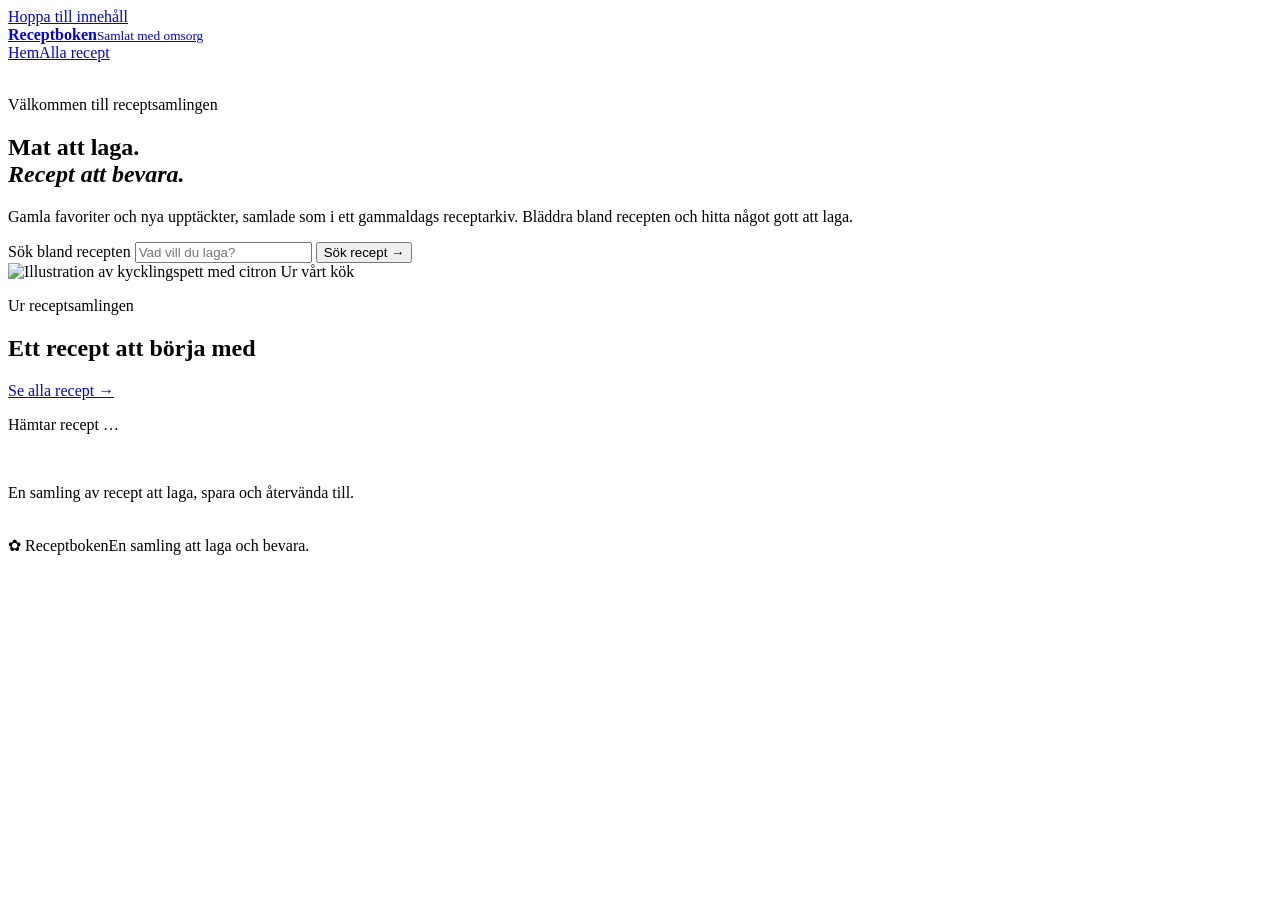
==== index.html @ 06166895 "Skapa startsidan för Receptboken" ====
<!doctype html>
<html lang="sv">
<head>
  <meta charset="utf-8">
  <meta name="viewport" content="width=device-width, initial-scale=1">
  <meta name="theme-color" content="#345047">
  <meta name="description" content="En gammaldags receptsamling med skånsk allmogekänsla. Bläddra, sök och hitta något gott att laga.">
  <title>Receptboken – Samlat med omsorg</title>
  <link rel="stylesheet" href="styles.css">
  <script src="app.js" defer></script>
</head>
<body data-page="hem">
  <a class="skip-link" href="#innehall">Hoppa till innehåll</a>
  <header class="site-header">
    <div class="header-inner container">
      <a class="brand" href="index.html" aria-label="Receptboken – startsida"><img src="assets/blomma.svg" alt="" aria-hidden="true"><span><strong>Receptboken</strong><small>Samlat med omsorg</small></span><img src="assets/blomma.svg" alt="" aria-hidden="true"></a>
      <nav class="main-nav" aria-label="Huvudmeny"><a href="index.html" aria-current="page">Hem</a><a href="arkiv.html">Alla recept</a></nav>
    </div>
  </header>
  <main id="innehall" class="container home-main">
    <section class="hero paper-card" aria-labelledby="hero-title">
      <div class="hero-copy">
        <div class="flourish"><img src="assets/blomma.svg" alt=""></div>
        <p class="eyebrow">Välkommen till receptsamlingen</p>
        <h1 id="hero-title">Mat att laga.<br><em>Recept att bevara.</em></h1>
        <p>Gamla favoriter och nya upptäckter, samlade som i ett gammaldags receptarkiv. Bläddra bland recepten och hitta något gott att laga.</p>
        <form action="arkiv.html" method="get" class="home-search" role="search">
          <label class="sr-only" for="home-search">Sök bland recepten</label>
          <input type="search" id="home-search" name="q" placeholder="Vad vill du laga?" autocomplete="off">
          <button type="submit">Sök recept <span aria-hidden="true">→</span></button>
        </form>
      </div>
      <div class="hero-art" aria-label="Dekorativ illustration av kycklingspett och citron" role="img">
        <img src="assets/grillspett-illustration.svg" alt="Illustration av kycklingspett med citron">
        <span>Ur vårt kök</span>
      </div>
    </section>
    <section class="home-feature" aria-labelledby="feature-title">
      <div class="section-top"><div><p class="eyebrow">Ur receptsamlingen</p><h2 id="feature-title">Ett recept att börja med</h2></div><a class="text-link" href="arkiv.html">Se alla recept <span aria-hidden="true">→</span></a></div>
      <div id="featured-recipe" class="recipe-grid" aria-live="polite"><p class="muted">Hämtar recept …</p></div>
    </section>
    <section class="note-strip" aria-label="Om receptarkivet"><img src="assets/blomma.svg" alt=""><p>En samling av recept att laga, spara och återvända till.</p><img src="assets/blomma.svg" alt=""></section>
  </main>
  <footer class="site-footer"><div class="container footer-inner"><span>✿ Receptboken</span><span>En samling att laga och bevara.</span></div></footer>
</body>
</html>
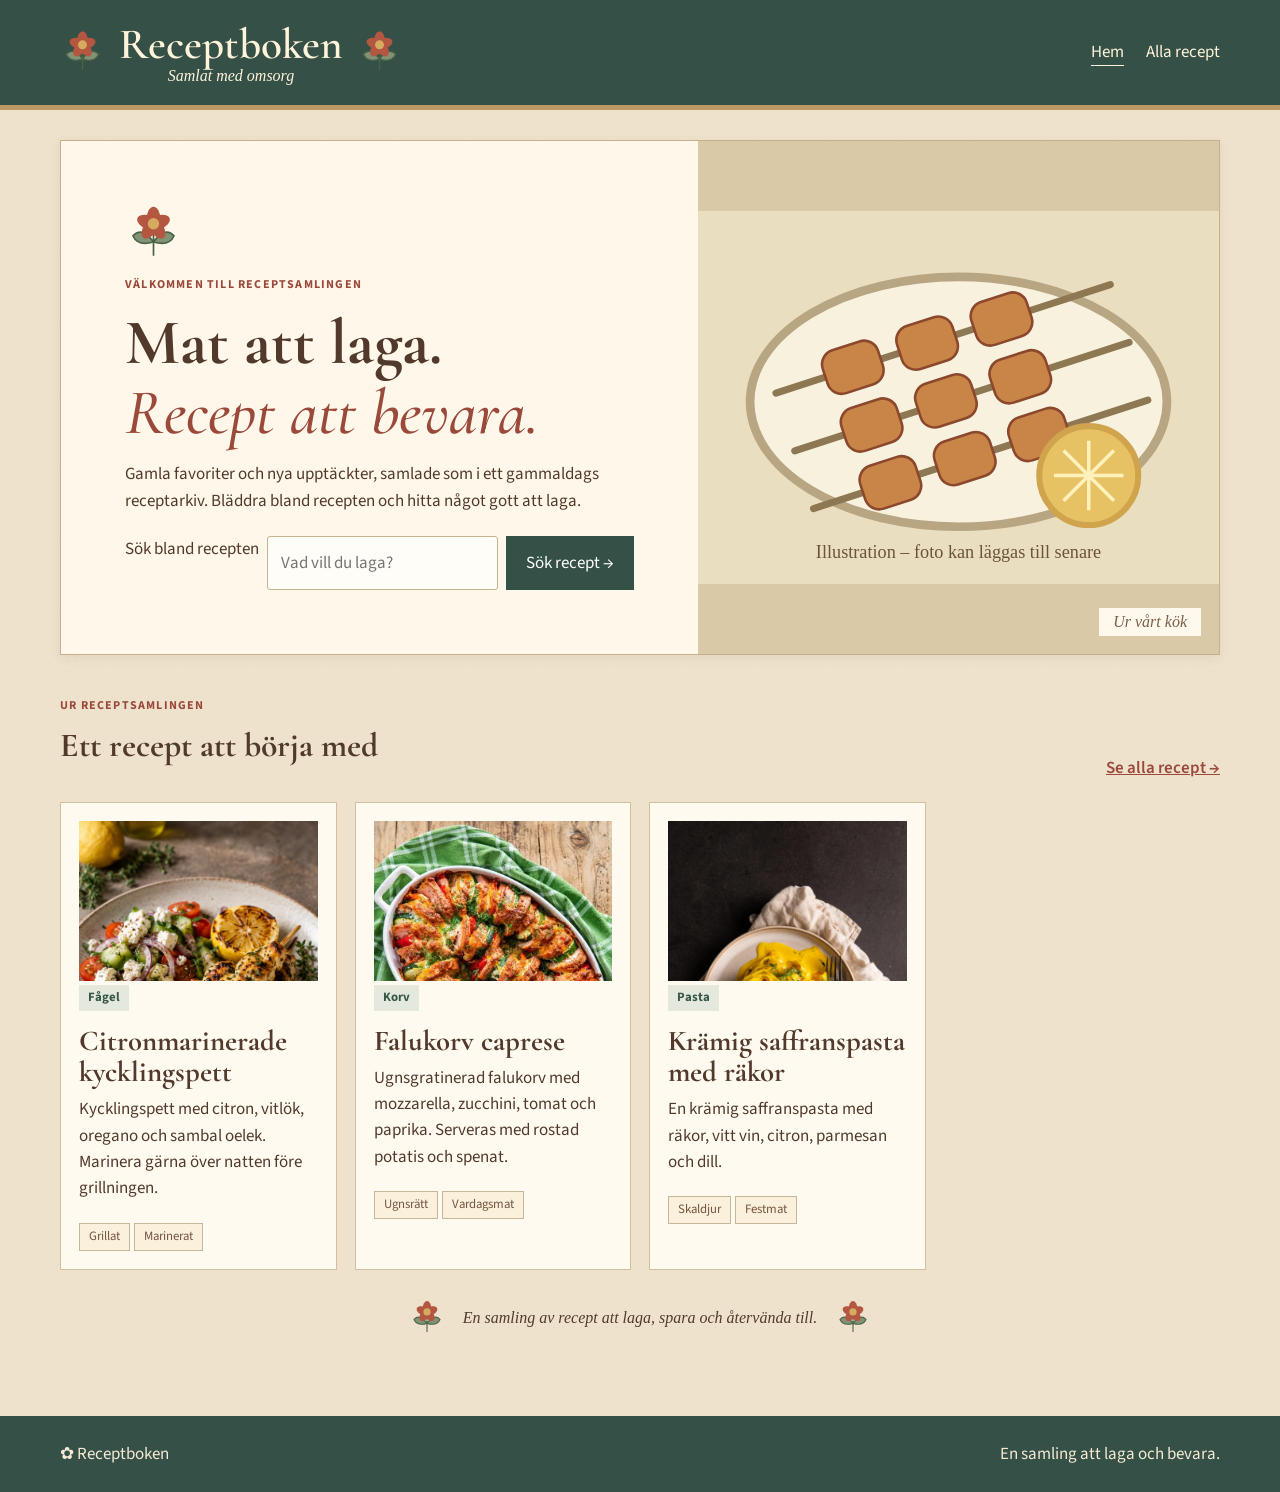
==== commit fc590083: "Visa bildens mitt på receptkort och uppdatera filcache" ====
--- a/index.html
+++ b/index.html
@@ -6,8 +6,8 @@
   <meta name="theme-color" content="#345047">
   <meta name="description" content="En gammaldags receptsamling med skånsk allmogekänsla. Bläddra, sök och hitta något gott att laga.">
   <title>Receptboken – Samlat med omsorg</title>
-  <link rel="stylesheet" href="styles.css">
-  <script src="app.js" defer></script>
+  <link rel="stylesheet" href="styles.css?v=arkivbilder-2">
+  <script src="app.js?v=arkivbilder-2" defer></script>
 </head>
 <body data-page="hem">
   <a class="skip-link" href="#innehall">Hoppa till innehåll</a>
--- a/styles.css
+++ b/styles.css
@@ -0,0 +1,2 @@
+@import url('https://fonts.googleapis.com/css2?family=Cormorant+Garamond:wght@400;500;600;700&family=Source+Sans+3:wght@400;500;600;700&display=swap');
+:root{--green:#345047;--cream:#eee2cd;--paper:#fff8ea;--rust:#9b493b;--ink:#513a2c;--line:#d4bea0}*{box-sizing:border-box}html{scroll-behavior:smooth}body{margin:0;color:var(--ink);background:var(--cream);font:17px/1.55 'Source Sans 3',Arial,sans-serif;background-image:radial-gradient(#baa98b33 .7px,transparent .7px);background-size:9px 9px}h1,h2,h3,.brand strong{font-family:'Cormorant Garamond',Georgia,serif;line-height:1.1}h1{font-size:clamp(2.6rem,5vw,4.1rem);margin:.2em 0}h2{font-size:2.1rem;margin:.1em 0 .5em}h3{font-size:1.5rem;margin:.4em 0}p{margin:.5em 0 1em}a{color:var(--green)}.container{width:min(1160px,calc(100% - 36px));margin-inline:auto}.skip-link{position:absolute;left:-999px}.skip-link:focus{left:20px;top:10px;background:white;padding:12px;z-index:10}.site-header{background:var(--green);color:#fff3d9;border-bottom:5px solid #bc9865}.header-inner{display:flex;align-items:center;justify-content:space-between;gap:20px;min-height:105px}.brand{color:#fff3d9;display:flex;align-items:center;text-align:center;text-decoration:none;gap:14px}.brand img{width:45px;height:45px}.brand strong{display:block;font-size:2.7rem;font-weight:600}.brand small{font:italic 1rem Georgia,serif;display:block;line-height:1}.main-nav{display:flex;gap:22px}.main-nav a{color:#fff3d9;text-decoration:none}.main-nav a[aria-current]{border-bottom:1px solid #fff3d9}.paper-card{background:var(--paper);border:1px solid #c5b08e;box-shadow:0 3px 10px #6f593217}.home-main,.archive-main,.recipe-main{padding-block:30px 50px}.hero{display:grid;grid-template-columns:1.1fr .9fr;min-height:465px;overflow:hidden}.hero-copy{padding:clamp(28px,5vw,70px)}.flourish img{width:57px}.eyebrow{letter-spacing:.1em;text-transform:uppercase;color:var(--rust);font-size:.75rem;font-weight:700}.hero-copy h1 em{color:var(--rust);font-weight:500}.hero-copy>p:not(.eyebrow){max-width:540px}.hero-art{background:#d9c9a6;position:relative;display:grid;place-items:center}.hero-art img{width:100%;max-width:580px}.hero-art span{position:absolute;bottom:18px;right:18px;background:#fff8ed;padding:5px 14px;color:#795f49;font:italic 1rem Georgia}.home-search{display:flex;gap:8px;margin-top:22px}.home-search input,.field input,.field select{padding:13px;border:1px solid #c6b391;background:#fffdf7;border-radius:3px;min-width:0;font:inherit;color:var(--ink)}.home-search input{flex:1}.home-search button,.primary-button{background:var(--green);color:white;border:0;padding:13px 20px;font:inherit;cursor:pointer}.home-feature{margin-top:36px}.section-top{display:flex;align-items:end;justify-content:space-between;gap:12px;margin-bottom:20px}.text-link{color:var(--rust);font-weight:600}.recipe-grid{display:grid;grid-template-columns:repeat(auto-fill,minmax(260px,1fr));gap:18px}.recipe-tile{background:#fffaf0;border:1px solid var(--line);padding:18px;color:var(--ink);text-decoration:none;display:block;transition:transform .15s}.recipe-tile:hover{transform:translateY(-2px);box-shadow:0 4px 15px #6f593221}.tile-art{height:160px;display:grid;place-items:center;background:#e6d7b9;overflow:hidden}.tile-art img{display:block;width:100%;height:100%;object-fit:cover;object-position:50% 50%}.recipe-tile h3{font-size:1.8rem;margin:14px 0 5px}.chip,.category-chip{display:inline-block;border:1px solid #c8b69b;padding:3px 9px;font-size:.8rem;margin:4px 4px 0 0;color:#765640;background:#faf0db}.category-chip{border:0;background:#e5e9dd;color:#385846;font-weight:700}.note-strip{display:flex;justify-content:center;align-items:center;gap:18px;margin:30px 0}.note-strip img{width:36px}.note-strip p{font:italic 1rem Georgia;margin:0}.site-footer{background:var(--green);color:#f6ead5;padding:25px 0}.footer-inner{display:flex;justify-content:space-between;gap:12px}.archive-sheet{padding:clamp(18px,4vw,46px)}.archive-heading{text-align:center;max-width:650px;margin:0 auto 25px}.archive-heading h1{color:var(--rust)}.filter-panel{background:#efe3cf;border:1px solid var(--line);padding:25px;margin-bottom:28px}.filter-panel h2{font-size:1.8rem}.filter-controls{display:grid;grid-template-columns:1fr 1fr;gap:16px}.field label{display:block;font-weight:700;margin-bottom:7px}.field input,.field select{width:100%}.tag-field h3{font-size:1.5rem}.tag-field small{font:400 .8rem 'Source Sans 3'}.tag-buttons{display:flex;flex-wrap:wrap;gap:8px}.tag-button{background:#fffbf3;border:1px solid #c7b598;padding:8px 12px;cursor:pointer;color:var(--ink);font:inherit}.tag-button[aria-pressed=true]{background:var(--green);border-color:var(--green);color:white}.filter-footer{display:flex;justify-content:space-between;align-items:center;gap:12px}.filter-footer p,.muted{color:#86715a}.outline-button{border:1px solid #a8977e;padding:7px 13px;background:transparent;cursor:pointer;color:var(--ink);font:inherit}.breadcrumbs{display:flex;gap:10px;margin-bottom:18px;align-items:center;color:#866e55}.recipe-sheet{padding:clamp(16px,3vw,30px)}.recipe-heading{text-align:center;padding:15px}.recipe-heading h1{color:var(--rust)}.recipe-heading .subtitle{font:italic 1.2rem Georgia}.recipe-layout{display:grid;grid-template-columns:minmax(0,1fr) minmax(0,1fr);gap:24px}.recipe-panel{border:1px solid #cdb897;padding:20px;background:#fff9ec;min-width:0}.recipe-panel h2{color:var(--rust);border-bottom:1px solid #cbb590;padding-bottom:8px}.main-photo{width:100%;max-height:400px;object-fit:cover;border:1px solid var(--line)}.photo-placeholder{background:#e6d8bc;display:grid;place-items:center;padding:15px;text-align:center}.photo-placeholder img{width:100%;max-height:340px;object-fit:contain}.photo-placeholder span{font:italic .85rem Georgia;color:#765d48}.photo-gallery{display:flex;flex-wrap:wrap;gap:7px;margin-top:10px}.photo-gallery img{width:80px;height:64px;object-fit:cover;border:1px solid var(--line)}.portion-line{font-weight:700;margin:18px 0}.ingredient-list{list-style:none;margin:0;padding:0;background:#eee2c9;border:1px solid var(--line);padding:12px 18px}.ingredient-list li{padding:8px 0;border-bottom:1px dotted #b8a183}.ingredient-list li:last-child{border:0}.step{display:grid;grid-template-columns:36px 1fr;gap:12px;border-bottom:1px solid var(--line);padding:15px 0}.step:last-child{border-bottom:0}.step-number{width:34px;height:34px;border-radius:50%;background:var(--rust);color:white;display:grid;place-items:center;font-weight:700}.step p{margin:0 0 12px}.step img{display:block;width:100%;max-height:280px;object-fit:contain;background:#efe7d7}.step figcaption{font-size:.85rem;color:#816d53;margin-top:4px}.step figure{margin:6px 0 12px}.recipe-notes{background:#e5e7d8;border-left:4px solid #71856a;padding:17px;margin-top:20px}.recipe-notes h2{color:#3f584a;font-size:1.7rem;border:0;margin:0 0 8px;padding:0}.loading-card{padding:40px}.recipe-tags{margin-top:10px}.error-message{padding:15px;border:1px solid #aa776d;background:#f4ded7}@media(max-width:800px){.recipe-layout,.hero{grid-template-columns:1fr}.hero-art{min-height:220px}.hero-art img{max-height:280px}.header-inner{min-height:90px}.brand strong{font-size:2.1rem}.brand img{width:30px}.recipe-panel{padding:15px}}@media(max-width:530px){.header-inner{flex-wrap:wrap;justify-content:center;padding:13px 0}.main-nav{width:100%;justify-content:center}.filter-controls{grid-template-columns:1fr}.home-search{flex-direction:column}.section-top,.filter-footer,.footer-inner{align-items:flex-start;flex-direction:column}.recipe-heading h1{font-size:2.6rem}.recipe-grid{grid-template-columns:1fr}.archive-sheet{padding:17px}}
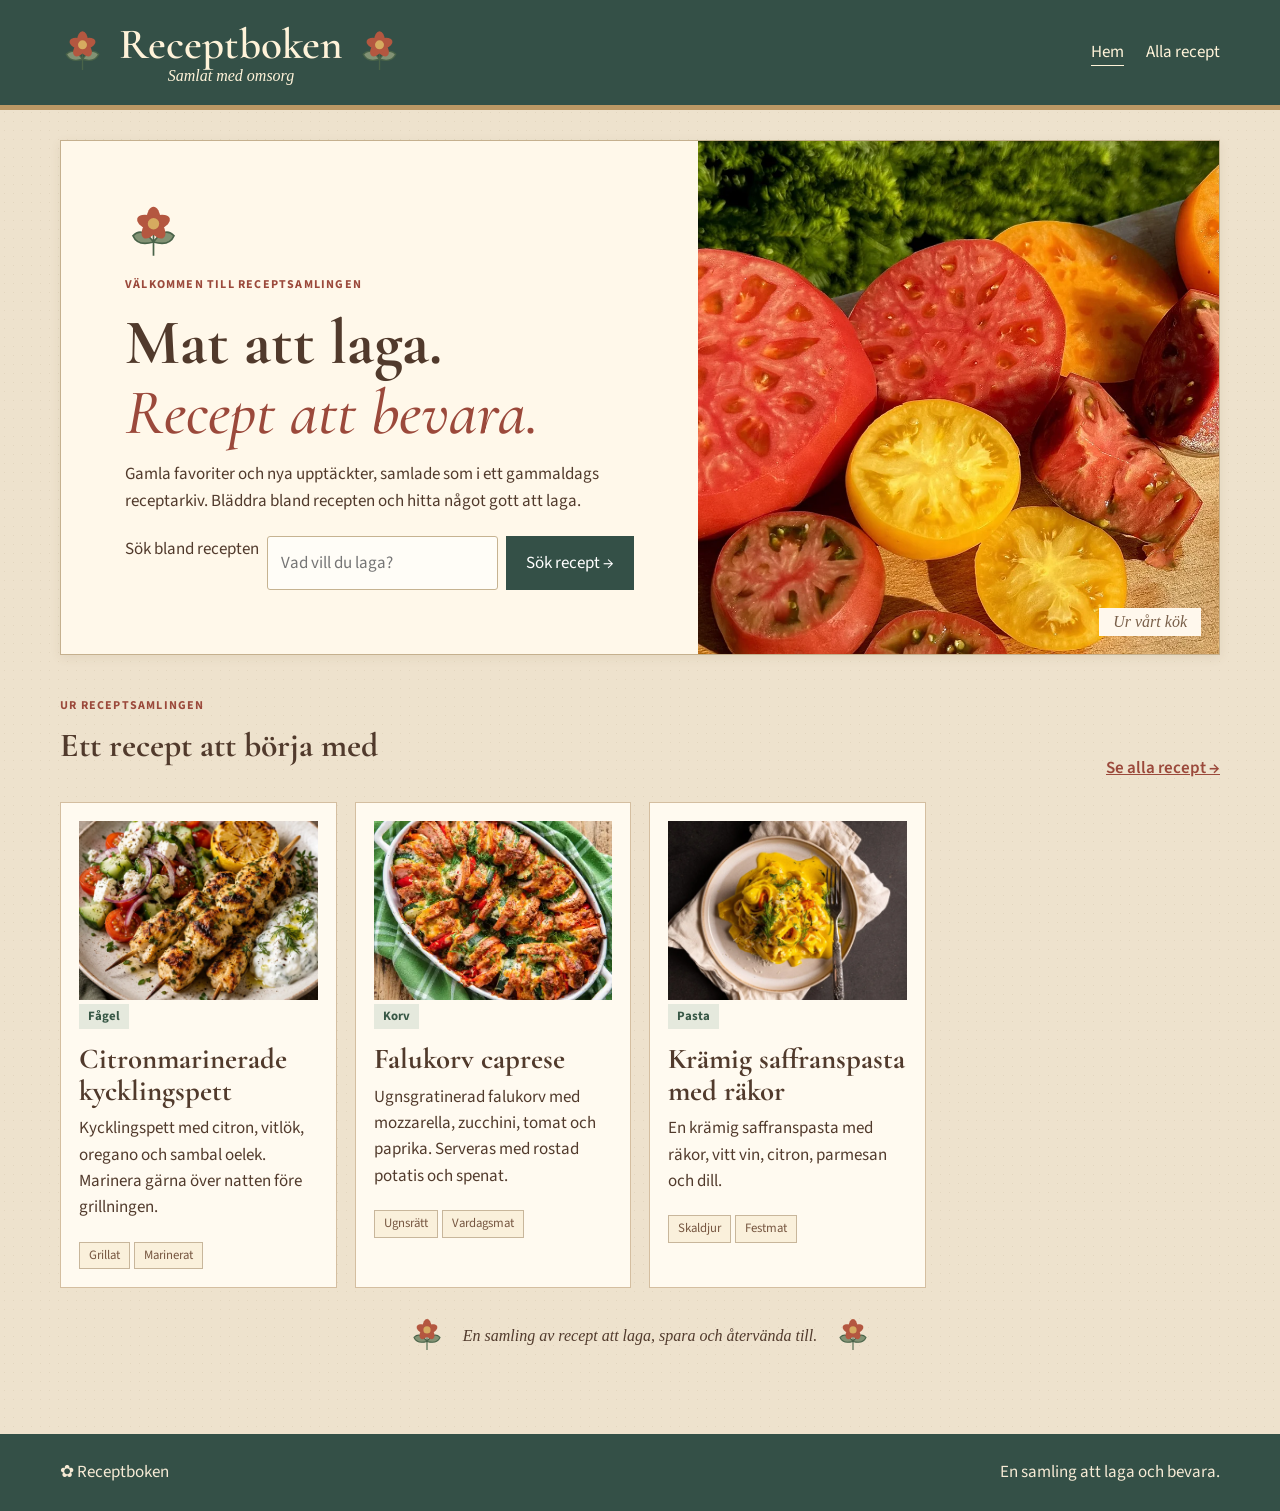
==== commit 1a8d0f89: "Använd tomatfotot som huvudbild på startsidan och bevara originalet" ====
--- a/index.html
+++ b/index.html
@@ -6,7 +6,7 @@
   <meta name="theme-color" content="#345047">
   <meta name="description" content="En gammaldags receptsamling med skånsk allmogekänsla. Bläddra, sök och hitta något gott att laga.">
   <title>Receptboken – Samlat med omsorg</title>
-  <link rel="stylesheet" href="styles.css?v=arkivbilder-2">
+  <link rel="stylesheet" href="styles.css?v=startsida-tomater-1">
   <script src="app.js?v=arkivbilder-2" defer></script>
 </head>
 <body data-page="hem">
@@ -30,8 +30,8 @@
           <button type="submit">Sök recept <span aria-hidden="true">→</span></button>
         </form>
       </div>
-      <div class="hero-art" aria-label="Dekorativ illustration av kycklingspett och citron" role="img">
-        <img src="assets/grillspett-illustration.svg" alt="Illustration av kycklingspett med citron">
+      <div class="hero-art">
+        <img src="bilder/startsida/tomater.webp" alt="Röda, gula och orange tomater i skivor på en träskärbräda" fetchpriority="high" decoding="async">
         <span>Ur vårt kök</span>
       </div>
     </section>
--- a/styles.css
+++ b/styles.css
@@ -1,2 +1,2 @@
 @import url('https://fonts.googleapis.com/css2?family=Cormorant+Garamond:wght@400;500;600;700&family=Source+Sans+3:wght@400;500;600;700&display=swap');
-:root{--green:#345047;--cream:#eee2cd;--paper:#fff8ea;--rust:#9b493b;--ink:#513a2c;--line:#d4bea0}*{box-sizing:border-box}html{scroll-behavior:smooth}body{margin:0;color:var(--ink);background:var(--cream);font:17px/1.55 'Source Sans 3',Arial,sans-serif;background-image:radial-gradient(#baa98b33 .7px,transparent .7px);background-size:9px 9px}h1,h2,h3,.brand strong{font-family:'Cormorant Garamond',Georgia,serif;line-height:1.1}h1{font-size:clamp(2.6rem,5vw,4.1rem);margin:.2em 0}h2{font-size:2.1rem;margin:.1em 0 .5em}h3{font-size:1.5rem;margin:.4em 0}p{margin:.5em 0 1em}a{color:var(--green)}.container{width:min(1160px,calc(100% - 36px));margin-inline:auto}.skip-link{position:absolute;left:-999px}.skip-link:focus{left:20px;top:10px;background:white;padding:12px;z-index:10}.site-header{background:var(--green);color:#fff3d9;border-bottom:5px solid #bc9865}.header-inner{display:flex;align-items:center;justify-content:space-between;gap:20px;min-height:105px}.brand{color:#fff3d9;display:flex;align-items:center;text-align:center;text-decoration:none;gap:14px}.brand img{width:45px;height:45px}.brand strong{display:block;font-size:2.7rem;font-weight:600}.brand small{font:italic 1rem Georgia,serif;display:block;line-height:1}.main-nav{display:flex;gap:22px}.main-nav a{color:#fff3d9;text-decoration:none}.main-nav a[aria-current]{border-bottom:1px solid #fff3d9}.paper-card{background:var(--paper);border:1px solid #c5b08e;box-shadow:0 3px 10px #6f593217}.home-main,.archive-main,.recipe-main{padding-block:30px 50px}.hero{display:grid;grid-template-columns:1.1fr .9fr;min-height:465px;overflow:hidden}.hero-copy{padding:clamp(28px,5vw,70px)}.flourish img{width:57px}.eyebrow{letter-spacing:.1em;text-transform:uppercase;color:var(--rust);font-size:.75rem;font-weight:700}.hero-copy h1 em{color:var(--rust);font-weight:500}.hero-copy>p:not(.eyebrow){max-width:540px}.hero-art{background:#d9c9a6;position:relative;display:grid;place-items:center}.hero-art img{width:100%;max-width:580px}.hero-art span{position:absolute;bottom:18px;right:18px;background:#fff8ed;padding:5px 14px;color:#795f49;font:italic 1rem Georgia}.home-search{display:flex;gap:8px;margin-top:22px}.home-search input,.field input,.field select{padding:13px;border:1px solid #c6b391;background:#fffdf7;border-radius:3px;min-width:0;font:inherit;color:var(--ink)}.home-search input{flex:1}.home-search button,.primary-button{background:var(--green);color:white;border:0;padding:13px 20px;font:inherit;cursor:pointer}.home-feature{margin-top:36px}.section-top{display:flex;align-items:end;justify-content:space-between;gap:12px;margin-bottom:20px}.text-link{color:var(--rust);font-weight:600}.recipe-grid{display:grid;grid-template-columns:repeat(auto-fill,minmax(260px,1fr));gap:18px}.recipe-tile{background:#fffaf0;border:1px solid var(--line);padding:18px;color:var(--ink);text-decoration:none;display:block;transition:transform .15s}.recipe-tile:hover{transform:translateY(-2px);box-shadow:0 4px 15px #6f593221}.tile-art{height:160px;display:grid;place-items:center;background:#e6d7b9;overflow:hidden}.tile-art img{display:block;width:100%;height:100%;object-fit:cover;object-position:50% 50%}.recipe-tile h3{font-size:1.8rem;margin:14px 0 5px}.chip,.category-chip{display:inline-block;border:1px solid #c8b69b;padding:3px 9px;font-size:.8rem;margin:4px 4px 0 0;color:#765640;background:#faf0db}.category-chip{border:0;background:#e5e9dd;color:#385846;font-weight:700}.note-strip{display:flex;justify-content:center;align-items:center;gap:18px;margin:30px 0}.note-strip img{width:36px}.note-strip p{font:italic 1rem Georgia;margin:0}.site-footer{background:var(--green);color:#f6ead5;padding:25px 0}.footer-inner{display:flex;justify-content:space-between;gap:12px}.archive-sheet{padding:clamp(18px,4vw,46px)}.archive-heading{text-align:center;max-width:650px;margin:0 auto 25px}.archive-heading h1{color:var(--rust)}.filter-panel{background:#efe3cf;border:1px solid var(--line);padding:25px;margin-bottom:28px}.filter-panel h2{font-size:1.8rem}.filter-controls{display:grid;grid-template-columns:1fr 1fr;gap:16px}.field label{display:block;font-weight:700;margin-bottom:7px}.field input,.field select{width:100%}.tag-field h3{font-size:1.5rem}.tag-field small{font:400 .8rem 'Source Sans 3'}.tag-buttons{display:flex;flex-wrap:wrap;gap:8px}.tag-button{background:#fffbf3;border:1px solid #c7b598;padding:8px 12px;cursor:pointer;color:var(--ink);font:inherit}.tag-button[aria-pressed=true]{background:var(--green);border-color:var(--green);color:white}.filter-footer{display:flex;justify-content:space-between;align-items:center;gap:12px}.filter-footer p,.muted{color:#86715a}.outline-button{border:1px solid #a8977e;padding:7px 13px;background:transparent;cursor:pointer;color:var(--ink);font:inherit}.breadcrumbs{display:flex;gap:10px;margin-bottom:18px;align-items:center;color:#866e55}.recipe-sheet{padding:clamp(16px,3vw,30px)}.recipe-heading{text-align:center;padding:15px}.recipe-heading h1{color:var(--rust)}.recipe-heading .subtitle{font:italic 1.2rem Georgia}.recipe-layout{display:grid;grid-template-columns:minmax(0,1fr) minmax(0,1fr);gap:24px}.recipe-panel{border:1px solid #cdb897;padding:20px;background:#fff9ec;min-width:0}.recipe-panel h2{color:var(--rust);border-bottom:1px solid #cbb590;padding-bottom:8px}.main-photo{width:100%;max-height:400px;object-fit:cover;border:1px solid var(--line)}.photo-placeholder{background:#e6d8bc;display:grid;place-items:center;padding:15px;text-align:center}.photo-placeholder img{width:100%;max-height:340px;object-fit:contain}.photo-placeholder span{font:italic .85rem Georgia;color:#765d48}.photo-gallery{display:flex;flex-wrap:wrap;gap:7px;margin-top:10px}.photo-gallery img{width:80px;height:64px;object-fit:cover;border:1px solid var(--line)}.portion-line{font-weight:700;margin:18px 0}.ingredient-list{list-style:none;margin:0;padding:0;background:#eee2c9;border:1px solid var(--line);padding:12px 18px}.ingredient-list li{padding:8px 0;border-bottom:1px dotted #b8a183}.ingredient-list li:last-child{border:0}.step{display:grid;grid-template-columns:36px 1fr;gap:12px;border-bottom:1px solid var(--line);padding:15px 0}.step:last-child{border-bottom:0}.step-number{width:34px;height:34px;border-radius:50%;background:var(--rust);color:white;display:grid;place-items:center;font-weight:700}.step p{margin:0 0 12px}.step img{display:block;width:100%;max-height:280px;object-fit:contain;background:#efe7d7}.step figcaption{font-size:.85rem;color:#816d53;margin-top:4px}.step figure{margin:6px 0 12px}.recipe-notes{background:#e5e7d8;border-left:4px solid #71856a;padding:17px;margin-top:20px}.recipe-notes h2{color:#3f584a;font-size:1.7rem;border:0;margin:0 0 8px;padding:0}.loading-card{padding:40px}.recipe-tags{margin-top:10px}.error-message{padding:15px;border:1px solid #aa776d;background:#f4ded7}@media(max-width:800px){.recipe-layout,.hero{grid-template-columns:1fr}.hero-art{min-height:220px}.hero-art img{max-height:280px}.header-inner{min-height:90px}.brand strong{font-size:2.1rem}.brand img{width:30px}.recipe-panel{padding:15px}}@media(max-width:530px){.header-inner{flex-wrap:wrap;justify-content:center;padding:13px 0}.main-nav{width:100%;justify-content:center}.filter-controls{grid-template-columns:1fr}.home-search{flex-direction:column}.section-top,.filter-footer,.footer-inner{align-items:flex-start;flex-direction:column}.recipe-heading h1{font-size:2.6rem}.recipe-grid{grid-template-columns:1fr}.archive-sheet{padding:17px}}+:root{--green:#345047;--cream:#eee2cd;--paper:#fff8ea;--rust:#9b493b;--ink:#513a2c;--line:#d4bea0}*{box-sizing:border-box}html{scroll-behavior:smooth}body{margin:0;color:var(--ink);background:var(--cream);font:17px/1.55 'Source Sans 3',Arial,sans-serif;background-image:radial-gradient(#baa98b33 .7px,transparent .7px);background-size:9px 9px}h1,h2,h3,.brand strong{font-family:'Cormorant Garamond',Georgia,serif;line-height:1.1}h1{font-size:clamp(2.6rem,5vw,4.1rem);margin:.2em 0}h2{font-size:2.1rem;margin:.1em 0 .5em}h3{font-size:1.5rem;margin:.4em 0}p{margin:.5em 0 1em}a{color:var(--green)}.container{width:min(1160px,calc(100% - 36px));margin-inline:auto}.skip-link{position:absolute;left:-999px}.skip-link:focus{left:20px;top:10px;background:white;padding:12px;z-index:10}.site-header{background:var(--green);color:#fff3d9;border-bottom:5px solid #bc9865}.header-inner{display:flex;align-items:center;justify-content:space-between;gap:20px;min-height:105px}.brand{color:#fff3d9;display:flex;align-items:center;text-align:center;text-decoration:none;gap:14px}.brand img{width:45px;height:45px}.brand strong{display:block;font-size:2.7rem;font-weight:600}.brand small{font:italic 1rem Georgia,serif;display:block;line-height:1}.main-nav{display:flex;gap:22px}.main-nav a{color:#fff3d9;text-decoration:none}.main-nav a[aria-current]{border-bottom:1px solid #fff3d9}.paper-card{background:var(--paper);border:1px solid #c5b08e;box-shadow:0 3px 10px #6f593217}.home-main,.archive-main,.recipe-main{padding-block:30px 50px}.hero{display:grid;grid-template-columns:1.1fr .9fr;min-height:465px;overflow:hidden}.hero-copy{padding:clamp(28px,5vw,70px)}.flourish img{width:57px}.eyebrow{letter-spacing:.1em;text-transform:uppercase;color:var(--rust);font-size:.75rem;font-weight:700}.hero-copy h1 em{color:var(--rust);font-weight:500}.hero-copy>p:not(.eyebrow){max-width:540px}.hero-art{background:#d9c9a6;position:relative;display:block;min-height:440px;overflow:hidden}.hero-art img{position:absolute;inset:0;display:block;width:100%;height:100%;max-width:none;max-height:none;object-fit:cover;object-position:center center}.hero-art span{position:absolute;bottom:18px;right:18px;background:#fff8ed;padding:5px 14px;color:#795f49;font:italic 1rem Georgia}.home-search{display:flex;gap:8px;margin-top:22px}.home-search input,.field input,.field select{padding:13px;border:1px solid #c6b391;background:#fffdf7;border-radius:3px;min-width:0;font:inherit;color:var(--ink)}.home-search input{flex:1}.home-search button,.primary-button{background:var(--green);color:white;border:0;padding:13px 20px;font:inherit;cursor:pointer}.home-feature{margin-top:36px}.section-top{display:flex;align-items:end;justify-content:space-between;gap:12px;margin-bottom:20px}.text-link{color:var(--rust);font-weight:600}.recipe-grid{display:grid;grid-template-columns:repeat(auto-fill,minmax(260px,1fr));gap:18px}.recipe-tile{background:#fffaf0;border:1px solid var(--line);padding:18px;color:var(--ink);text-decoration:none;display:block;transition:transform .15s}.recipe-tile:hover{transform:translateY(-2px);box-shadow:0 4px 15px #6f593221}.tile-art{position:relative;width:100%;aspect-ratio:4 / 3;display:block;background:#e6d7b9;overflow:hidden}.tile-art img{position:absolute;inset:0;display:block;width:100%;height:100%;object-fit:cover;object-position:center center}.recipe-tile h3{font-size:1.8rem;margin:14px 0 5px}.chip,.category-chip{display:inline-block;border:1px solid #c8b69b;padding:3px 9px;font-size:.8rem;margin:4px 4px 0 0;color:#765640;background:#faf0db}.category-chip{border:0;background:#e5e9dd;color:#385846;font-weight:700}.note-strip{display:flex;justify-content:center;align-items:center;gap:18px;margin:30px 0}.note-strip img{width:36px}.note-strip p{font:italic 1rem Georgia;margin:0}.site-footer{background:var(--green);color:#f6ead5;padding:25px 0}.footer-inner{display:flex;justify-content:space-between;gap:12px}.archive-sheet{padding:clamp(18px,4vw,46px)}.archive-heading{text-align:center;max-width:650px;margin:0 auto 25px}.archive-heading h1{color:var(--rust)}.filter-panel{background:#efe3cf;border:1px solid var(--line);padding:25px;margin-bottom:28px}.filter-panel h2{font-size:1.8rem}.filter-controls{display:grid;grid-template-columns:1fr 1fr;gap:16px}.field label{display:block;font-weight:700;margin-bottom:7px}.field input,.field select{width:100%}.tag-field h3{font-size:1.5rem}.tag-field small{font:400 .8rem 'Source Sans 3'}.tag-buttons{display:flex;flex-wrap:wrap;gap:8px}.tag-button{background:#fffbf3;border:1px solid #c7b598;padding:8px 12px;cursor:pointer;color:var(--ink);font:inherit}.tag-button[aria-pressed=true]{background:var(--green);border-color:var(--green);color:white}.filter-footer{display:flex;justify-content:space-between;align-items:center;gap:12px}.filter-footer p,.muted{color:#86715a}.outline-button{border:1px solid #a8977e;padding:7px 13px;background:transparent;cursor:pointer;color:var(--ink);font:inherit}.breadcrumbs{display:flex;gap:10px;margin-bottom:18px;align-items:center;color:#866e55}.recipe-sheet{padding:clamp(16px,3vw,30px)}.recipe-heading{text-align:center;padding:15px}.recipe-heading h1{color:var(--rust)}.recipe-heading .subtitle{font:italic 1.2rem Georgia}.recipe-layout{display:grid;grid-template-columns:minmax(0,1fr) minmax(0,1fr);gap:24px}.recipe-panel{border:1px solid #cdb897;padding:20px;background:#fff9ec;min-width:0}.recipe-panel h2{color:var(--rust);border-bottom:1px solid #cbb590;padding-bottom:8px}.main-photo{width:100%;max-height:400px;object-fit:cover;border:1px solid var(--line)}.photo-placeholder{background:#e6d8bc;display:grid;place-items:center;padding:15px;text-align:center}.photo-placeholder img{width:100%;max-height:340px;object-fit:contain}.photo-placeholder span{font:italic .85rem Georgia;color:#765d48}.photo-gallery{display:flex;flex-wrap:wrap;gap:7px;margin-top:10px}.photo-gallery img{width:80px;height:64px;object-fit:cover;border:1px solid var(--line)}.portion-line{font-weight:700;margin:18px 0}.ingredient-list{list-style:none;margin:0;padding:0;background:#eee2c9;border:1px solid var(--line);padding:12px 18px}.ingredient-list li{padding:8px 0;border-bottom:1px dotted #b8a183}.ingredient-list li:last-child{border:0}.step{display:grid;grid-template-columns:36px 1fr;gap:12px;border-bottom:1px solid var(--line);padding:15px 0}.step:last-child{border-bottom:0}.step-number{width:34px;height:34px;border-radius:50%;background:var(--rust);color:white;display:grid;place-items:center;font-weight:700}.step p{margin:0 0 12px}.step img{display:block;width:100%;max-height:280px;object-fit:contain;background:#efe7d7}.step figcaption{font-size:.85rem;color:#816d53;margin-top:4px}.step figure{margin:6px 0 12px}.recipe-notes{background:#e5e7d8;border-left:4px solid #71856a;padding:17px;margin-top:20px}.recipe-notes h2{color:#3f584a;font-size:1.7rem;border:0;margin:0 0 8px;padding:0}.loading-card{padding:40px}.recipe-tags{margin-top:10px}.error-message{padding:15px;border:1px solid #aa776d;background:#f4ded7}@media(max-width:800px){.recipe-layout,.hero{grid-template-columns:1fr}.hero-art{min-height:260px}.hero-art img{max-height:none}.header-inner{min-height:90px}.brand strong{font-size:2.1rem}.brand img{width:30px}.recipe-panel{padding:15px}}@media(max-width:530px){.header-inner{flex-wrap:wrap;justify-content:center;padding:13px 0}.main-nav{width:100%;justify-content:center}.filter-controls{grid-template-columns:1fr}.home-search{flex-direction:column}.section-top,.filter-footer,.footer-inner{align-items:flex-start;flex-direction:column}.recipe-heading h1{font-size:2.6rem}.recipe-grid{grid-template-columns:1fr}.archive-sheet{padding:17px}}
